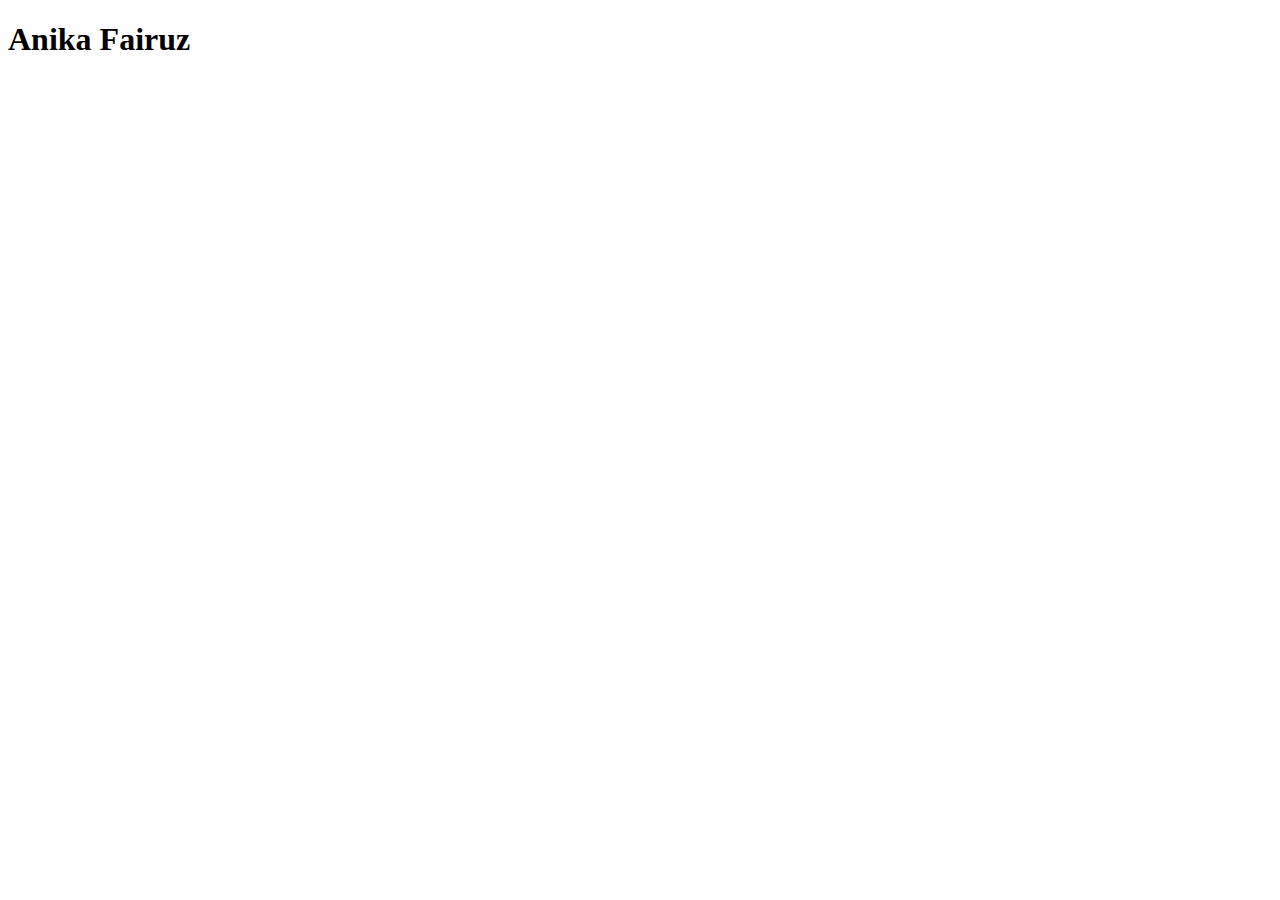
==== index.html @ 24c7c84e "make the font page" ====
<!DOCTYPE html>
<html lang="en">
<head>
    <meta charset="UTF-8">
    <meta http-equiv="X-UA-Compatible" content="IE=edge">
    <meta name="viewport" content="width=device-width, initial-scale=1.0">
    <title>Document</title>
</head>
<body>
    <h1>Anika Fairuz</h1>
</body>
</html>
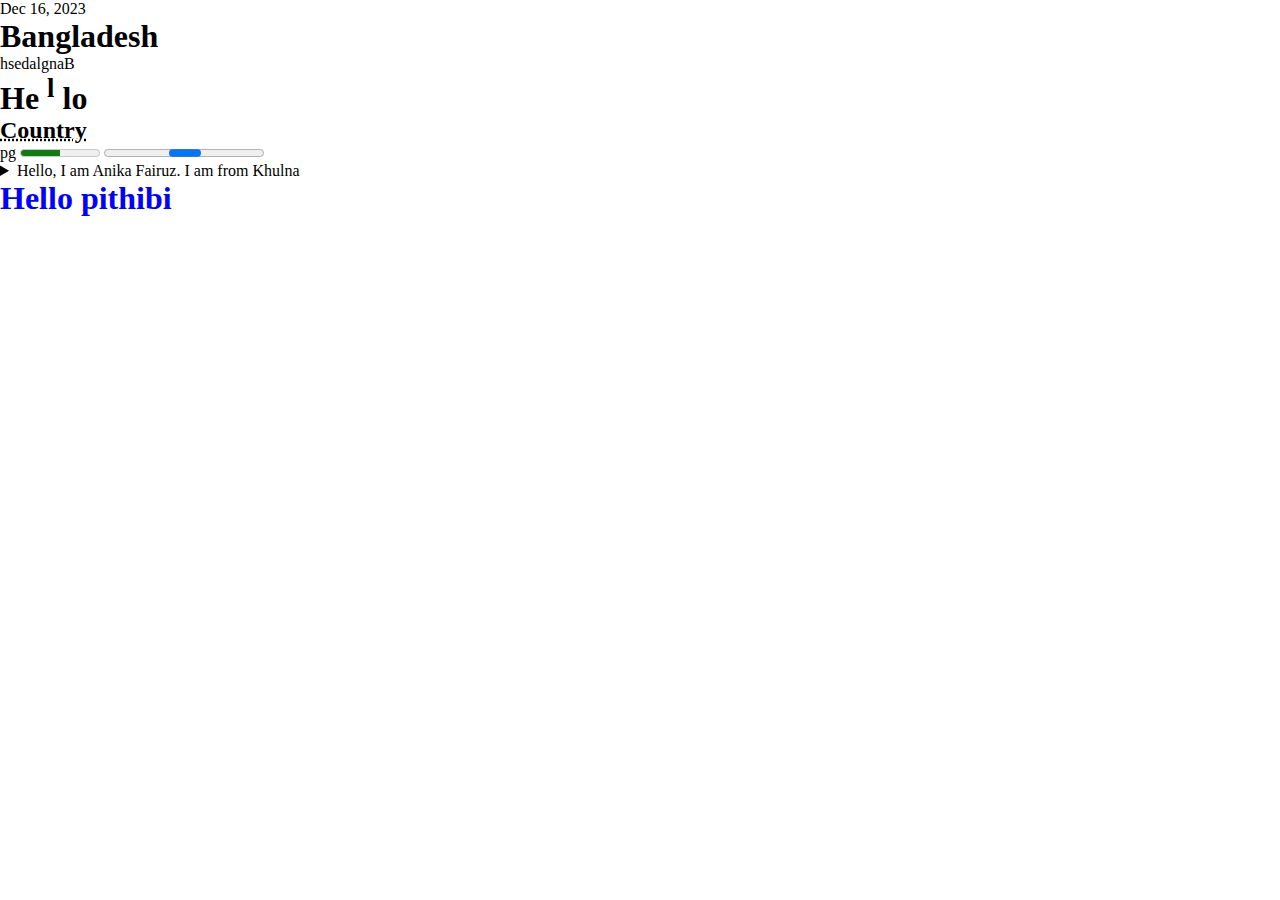
==== commit 990cc1a6: "added some advance item" ====
--- a/index.html
+++ b/index.html
@@ -5,8 +5,31 @@
     <meta http-equiv="X-UA-Compatible" content="IE=edge">
     <meta name="viewport" content="width=device-width, initial-scale=1.0">
     <title>Document</title>
+    <link rel="stylesheet" href="index.css">
 </head>
 <body>
-    <h1>Anika Fairuz</h1>
+    <time datetime="16/12/2023">Dec 16, 2023</time>
+    <h1>Bangladesh</h1>
+    <!-- ulta lekhar jonno like, rearrange -->
+    <h1></h1><bdo dir="rtl">Bangladesh</bdo>
+
+    <h1>He <sup>l</sup> lo</h1>
+
+    <h2><abbr title="This is Bangladesh">Country</abbr></h2>
+
+    <!-- progress deyar jonno label tag use korte hoi -->
+    <label for="disk">pg</label>
+    <meter id="disk" value="0.5">
+    </meter>
+    <progress id>
+
+    </progress>
+
+    <details>
+        <summary>Hello, I am Anika Fairuz. I am from Khulna</summary>
+        <p>Lorem ipsum, dolor sit amet consectetur adipisicing elit. Debitis ipsam error ut a aperiam obcaecati molestiae, architecto reprehenderit, optio quia aliquam pariatur quidem labore aliquid velit delectus! Enim, odit mollitia!</p>
+    </details>
+    <h1 class="test">Hello pithibi</h1>
+
 </body>
 </html>--- a/index.css
+++ b/index.css
@@ -0,0 +1,8 @@
+*{
+    margin: 0px;
+    padding: 0px;
+}
+.test{
+    color: blue;
+    cursor: url("https://s3-us-west.amazonaws.com/s.cdpn.io/9632/sad.png"), auto;
+}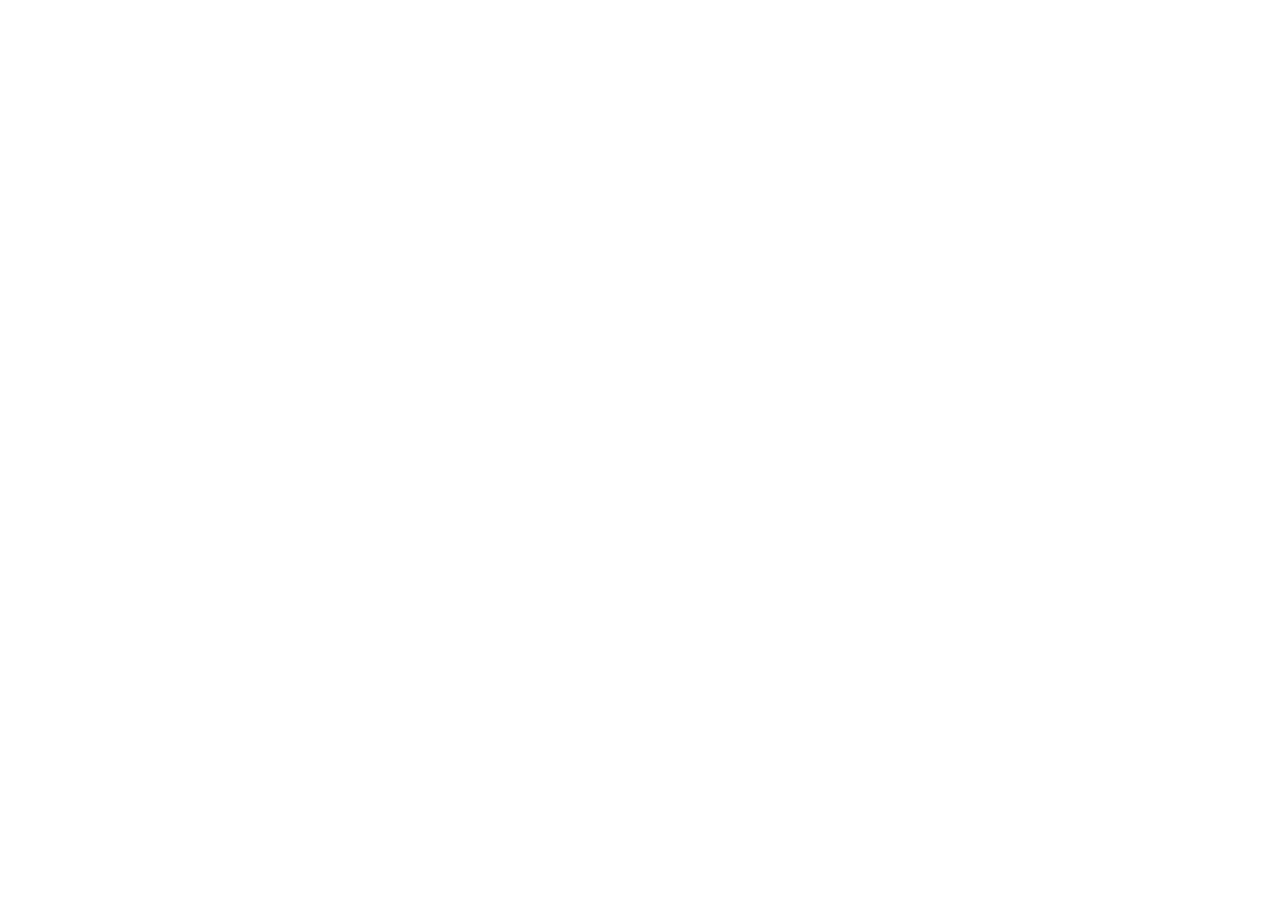
==== commit b55312c4: "added the html files" ====
--- a/index.html
+++ b/index.html
@@ -5,31 +5,8 @@
     <meta http-equiv="X-UA-Compatible" content="IE=edge">
     <meta name="viewport" content="width=device-width, initial-scale=1.0">
     <title>Document</title>
-    <link rel="stylesheet" href="index.css">
 </head>
 <body>
-    <time datetime="16/12/2023">Dec 16, 2023</time>
-    <h1>Bangladesh</h1>
-    <!-- ulta lekhar jonno like, rearrange -->
-    <h1></h1><bdo dir="rtl">Bangladesh</bdo>
-
-    <h1>He <sup>l</sup> lo</h1>
-
-    <h2><abbr title="This is Bangladesh">Country</abbr></h2>
-
-    <!-- progress deyar jonno label tag use korte hoi -->
-    <label for="disk">pg</label>
-    <meter id="disk" value="0.5">
-    </meter>
-    <progress id>
-
-    </progress>
-
-    <details>
-        <summary>Hello, I am Anika Fairuz. I am from Khulna</summary>
-        <p>Lorem ipsum, dolor sit amet consectetur adipisicing elit. Debitis ipsam error ut a aperiam obcaecati molestiae, architecto reprehenderit, optio quia aliquam pariatur quidem labore aliquid velit delectus! Enim, odit mollitia!</p>
-    </details>
-    <h1 class="test">Hello pithibi</h1>
-
+    
 </body>
 </html>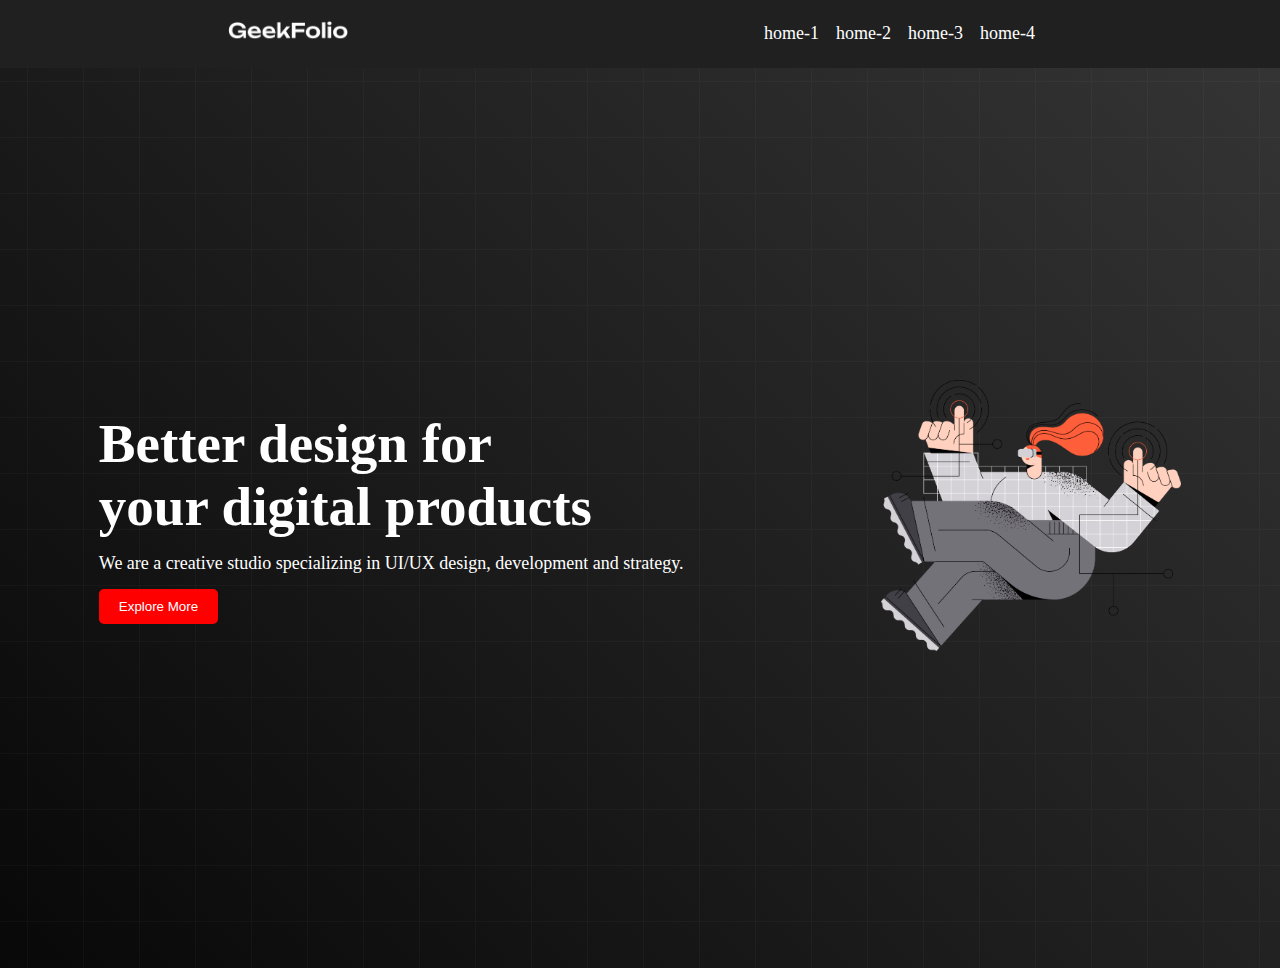
==== commit a9bc55a1: "added the benner section" ====
--- a/index.html
+++ b/index.html
@@ -4,9 +4,55 @@
     <meta charset="UTF-8">
     <meta http-equiv="X-UA-Compatible" content="IE=edge">
     <meta name="viewport" content="width=device-width, initial-scale=1.0">
-    <title>Document</title>
+    <title>Products</title>
+    <link rel="stylesheet" href="style.css">
 </head>
 <body>
+    <!-- this is a nav ber section -->
+    <header>
+        <nav>
+            <div class="menu-container">
+                <div class="logo">
+                    <img class="logo-photo" src="./logo/logo-light.png" alt="">
+                </div>
+                <div class="menus">
+                    <!-- li*4{home-$} -->
+                    <li class="item" >home-1</li>
+                    <li class="item">home-2</li>
+                    <li class="item">home-3</li>
+                    <li class="item">home-4</li>
+                </div>
+            </div>
+        </nav>
+
+    </header>
+
+    <main>
+        <section>
+            <div class="banner-container">
+                <div class="banner-text">
+                    <h1 class="title">Better design for <br>
+                        your digital products</h1>
+                    <p class="description">We are a creative studio specializing in UI/UX design, development and strategy.</p>
+                    <button class="btn">Explore More</button>
+                </div>
+                <div class="banner-photo">
+                    <img class="banner-img" src="./images/banner.png" alt="">
+                </div>
+            </div>
+            
+        </section>
+
+        <!-- this is about us section -->
+        <section>
+            
+        </section>
+
+    </main>
+
+    <footer>
+
+    </footer>
     
 </body>
 </html>--- a/style.css
+++ b/style.css
@@ -0,0 +1,61 @@
+*{
+    margin: 0px;
+    pad: 0px;
+}
+.menu-container{
+    background-color:rgb(32,32,32);
+    padding: 20px;
+    color: white;
+    list-style: none;
+    display: flex;
+    align-items:center ;
+    justify-content: space-around;
+}
+.logo-photo{
+    width: 120px;
+    
+}
+.menus{
+   display: flex; 
+
+}
+.item{
+    /* margin: 10px 10px 10px 10px; */
+    margin-right: 10px;
+    padding-right: 7px;
+    font-size: 18px;
+    cursor: pointer;
+    
+}
+.item:hover{
+    color: violet;
+}
+.banner-img{
+    width: 300px;
+}
+.banner-container{
+    display: flex;
+    justify-content: space-around;
+    height: 100vh;
+    align-items: center;
+    /* border: 2px solid gray; */
+    color: white;
+    background-image: url("./images/background.png"), linear-gradient(45deg,rgb(8, 8, 8), rgb(52, 52, 52));
+}
+.title{
+    font-size: 55px;
+    font-weight: bold;
+}
+.description{
+    font-size: 18px;
+    margin-top: 15px;
+    margin-bottom: 15px;
+}
+.btn{
+    padding: 10px 20px;
+    color: white;
+    background-color: red;
+    border: none;
+    border-radius: 5px;
+    
+}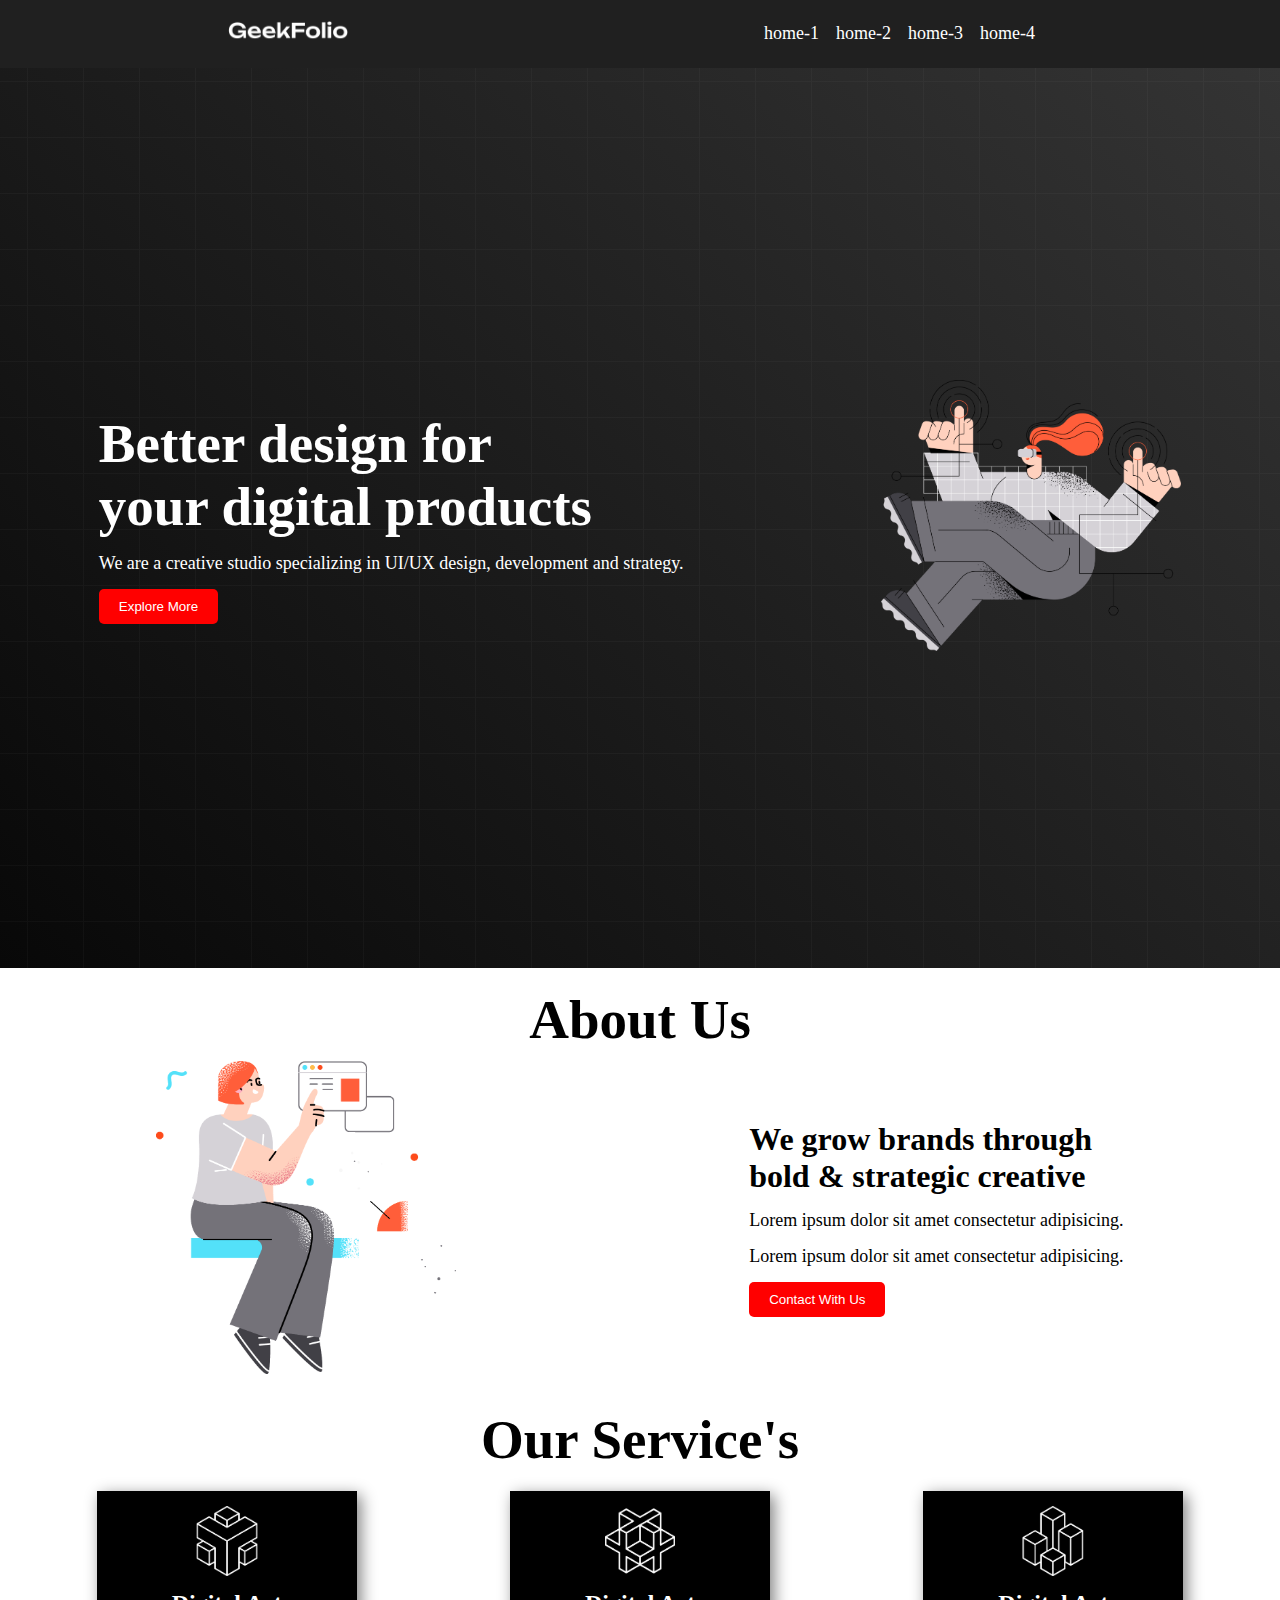
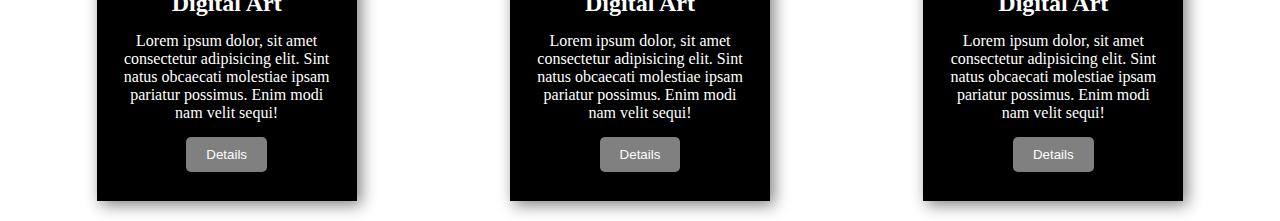
==== commit 2532b2c8: "added the about us section" ====
--- a/index.html
+++ b/index.html
@@ -45,9 +45,48 @@
 
         <!-- this is about us section -->
         <section>
-            
+            <h1 class="title about-title">About Us</h1>
+            <div class="about-container">
+                <div class="about-photo">
+                    <img class="banner-img" src="./images/section.png" alt="">
+                </div>
+                <div class="about-text">
+                    <h1 class="">We grow brands through <br>
+                        bold & strategic creative</h1>
+                    <p class="description">Lorem ipsum dolor sit amet consectetur adipisicing.</p>
+                    <p class="description">Lorem ipsum dolor sit amet consectetur adipisicing.</p>
+                    <button class="btn">Contact With Us</button>
+                </div>
+            </div>
         </section>
 
+        <!-- our service's section -->
+        <section>
+            <h1 class="title about-title">Our Service's </h1>
+          <div class="service-container">
+            <!-- first card -->
+            <div class="box">
+                <img class="icon" src="./icon/0.png" alt="">
+                <h2 class="box-title">Digital Art</h2>
+                <p class="box-des">Lorem ipsum dolor, sit amet consectetur adipisicing elit. Sint natus obcaecati molestiae ipsam pariatur possimus. Enim modi nam velit sequi!</p>
+                <button class="btn box-btn">Details </button>
+            </div>
+            <!-- 2nd card -->
+            <div class="box">
+                <img class="icon" src="./icon/1.png" alt="">
+                <h2 class="box-title">Digital Art</h2>
+                <p class="box-des">Lorem ipsum dolor, sit amet consectetur adipisicing elit. Sint natus obcaecati molestiae ipsam pariatur possimus. Enim modi nam velit sequi!</p>
+                <button class="btn box-btn">Details </button>
+            </div>
+            <!-- 3rd card -->
+            <div class="box">
+                <img class="icon" src="./icon/2.png" alt="">
+                <h2 class="box-title">Digital Art</h2>
+                <p class="box-des">Lorem ipsum dolor, sit amet consectetur adipisicing elit. Sint natus obcaecati molestiae ipsam pariatur possimus. Enim modi nam velit sequi!</p>
+                <button class="btn box-btn">Details </button>
+            </div>
+          </div>
+        </section>
     </main>
 
     <footer>
--- a/style.css
+++ b/style.css
@@ -58,4 +58,45 @@
     border: none;
     border-radius: 5px;
     
+}
+
+.about-container{
+    display: flex;
+    justify-content: space-around;
+    align-items: center;
+    padding: 10px;
+}
+.about-title{
+    text-align: center;
+    padding-top: 20px;
+
+}
+.box{
+    width: 230px;
+    height: 280px;
+    box-shadow: 4px 4px 15px gray;
+    background-color: black;
+    text-align: center;
+    padding: 15px;
+    color: white;
+}
+.icon{
+    width: 70px;
+}
+.box-btn{
+    background-color: gray;
+    margin-top: 10px;
+}
+.box-title{
+    padding: 10px;
+
+}
+.box-des{
+    padding: 5px;
+}
+.service-container{
+    display: flex;
+    justify-content: space-around;
+    padding: 20px;
+    background-color: url("./images/background.png");
 }